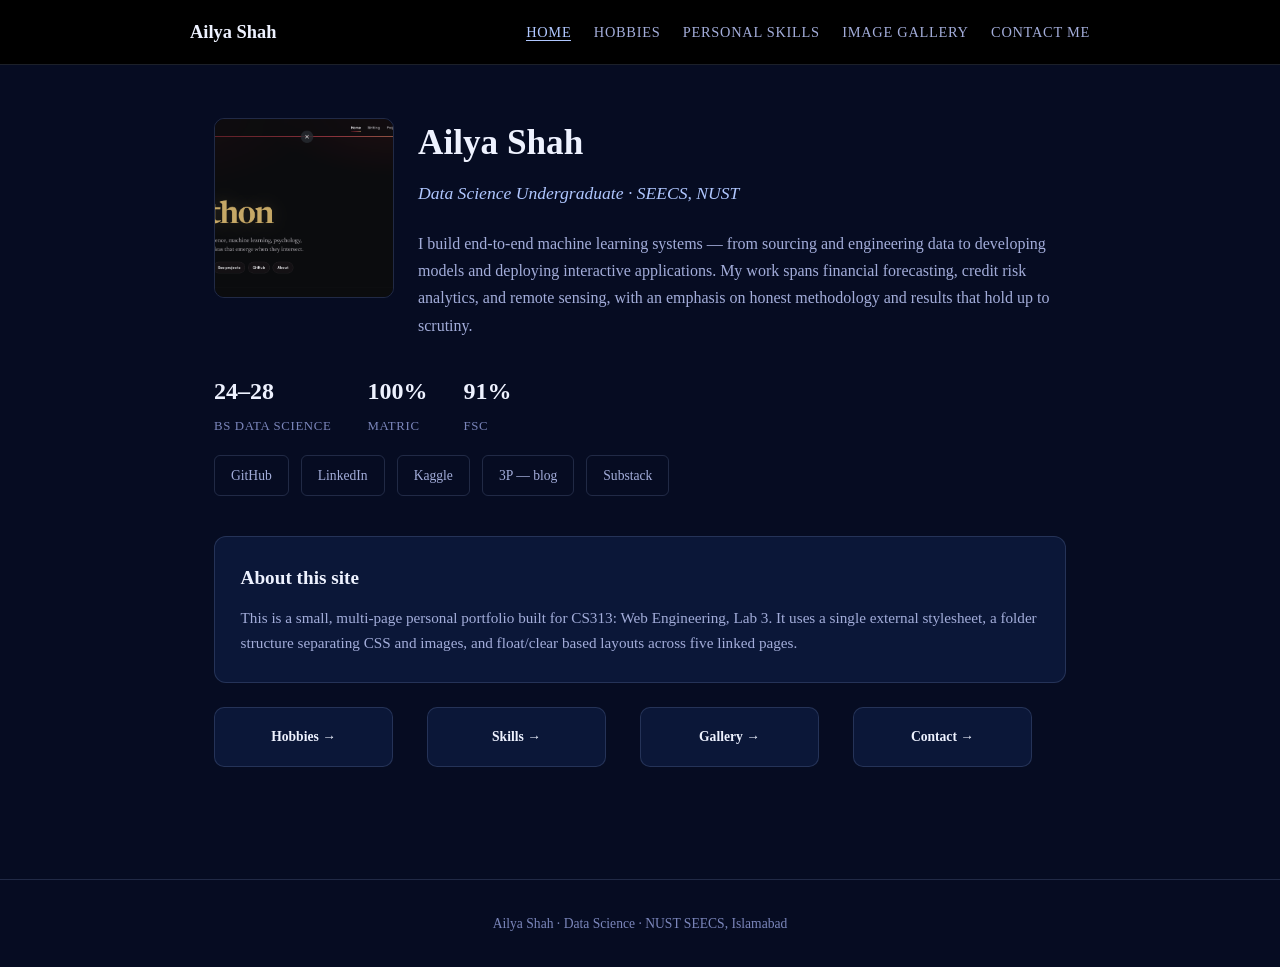
==== index.html @ cf390185 "adding css styling" ====
<!DOCTYPE html>
<html lang="en">
<head>
<meta charset="UTF-8" />
<meta name="viewport" content="width=device-width, initial-scale=1.0" />
<title>Ailya Shah — Home</title>
<link rel="stylesheet" href="css/style.css" />
</head>
<body>

<header class="site-header">
  <nav class="clearfix">
    <span class="brand">Ailya Shah</span>
    <ul>
      <li><a class="active" href="index.html">Home</a></li>
      <li><a href="hobbies.html">Hobbies</a></li>
      <li><a href="skills.html">Personal Skills</a></li>
      <li><a href="gallery.html">Image Gallery</a></li>
      <li><a href="contact.html">Contact Me</a></li>
    </ul>
  </nav>
</header>

<main>
  <section class="hero clearfix">
    <img class="profile-photo" src="images/3p-blog.png" alt="Ailya Shah" />
    <h1>Ailya Shah</h1>
    <p class="role">Data Science Undergraduate · SEECS, NUST</p>
    <p class="lede">
      I build end-to-end machine learning systems — from sourcing and engineering data
      to developing models and deploying interactive applications. My work spans
      financial forecasting, credit risk analytics, and remote sensing, with an
      emphasis on honest methodology and results that hold up to scrutiny.
    </p>

    <div class="stats">
      <div class="stat"><b>24–28</b><span>BS Data Science</span></div>
      <div class="stat"><b>100%</b><span>Matric</span></div>
      <div class="stat"><b>91%</b><span>FSc</span></div>
    </div>

    <div class="links">
      <a href="https://github.com/Ailya-Shah" target="_blank" rel="noopener">GitHub</a>
      <a href="https://www.linkedin.com/in/ailya-shah-52381a320" target="_blank" rel="noopener">LinkedIn</a>
      <a href="https://www.kaggle.com/ailyazainab" target="_blank" rel="noopener">Kaggle</a>
      <a href="https://ailya-shah.github.io/3P" target="_blank" rel="noopener">3P — blog</a>
      <a href="https://substack.com/@ailyaa" target="_blank" rel="noopener">Substack</a>
    </div>
  </section>

  <div class="panel">
    <h2>About this site</h2>
    <p>
      This is a small, multi-page personal portfolio built for CS313: Web Engineering,
      Lab 3. It uses a single external stylesheet, a folder structure separating
      CSS and images, and float/clear based layouts across five linked pages.
    </p>
  </div>

  <div class="quicklinks clearfix">
    <a href="hobbies.html">Hobbies →</a>
    <a href="skills.html">Skills →</a>
    <a href="gallery.html">Gallery →</a>
    <a href="contact.html">Contact →</a>
  </div>
</main>

<footer>
  Ailya Shah · Data Science · NUST SEECS, Islamabad
</footer>

</body>
</html>
---- css/style.css ----
/* =========================================================
   CS313 - Web Engineering - Lab 3
   Ailya Shah - Personal Portfolio II
   Single external stylesheet for all 5 pages.
   ========================================================= */

* {
  box-sizing: border-box;
  margin: 0;
  padding: 0;
}

body {
  font-family: Georgia, 'Times New Roman', serif;
  background-color: #060c22;
  color: #c6cdec;
  line-height: 1.7;
}

a {
  color: #b0c7ff;
  text-decoration: none;
}

a:hover {
  color: #ffffff;
}

/* ===== Clearfix helper (used wherever floats are involved) ===== */
.clearfix::after {
  content: "";
  display: table;
  clear: both;
}

/* ===== Header / Navigation ===== */
header.site-header {
  background: #000000;
  border-bottom: 1px solid rgba(176, 199, 255, 0.16);
  padding: 1rem 1.5rem;
}

nav {
  max-width: 900px;
  margin: 0 auto;
}

nav .brand {
  font-size: 1.15rem;
  font-weight: bold;
  color: #eef2ff;
  float: left;
  line-height: 2rem;
}

/* Horizontal nav menu built with float + clear, as required by the lab */
nav ul {
  list-style: none;
  float: right;
}

nav ul li {
  float: left;
  margin-left: 1.4rem;
}

nav ul li a {
  font-size: 0.9rem;
  text-transform: uppercase;
  letter-spacing: 0.05em;
  color: #a3adda;
  line-height: 2rem;
}

nav ul li a.active {
  color: #b0c7ff;
  border-bottom: 1px solid #b0c7ff;
}

/* clear the float so the header doesn't collapse */
nav::after {
  content: "";
  display: table;
  clear: both;
}

/* ===== Page layout ===== */
main {
  max-width: 900px;
  margin: 0 auto;
  padding: 3rem 1.5rem 4rem;
}

h1 {
  color: #eef2ff;
  font-size: 2.2rem;
  margin-bottom: 0.4rem;
}

.sub {
  color: #7b86bb;
  margin-bottom: 2.2rem;
  font-size: 0.95rem;
}

footer {
  text-align: center;
  padding: 2rem 1rem;
  color: #7b86bb;
  font-size: 0.85rem;
  border-top: 1px solid rgba(176, 199, 255, 0.16);
  margin-top: 3rem;
}

/* ===== Home page: profile photo floated beside bio text ===== */
.hero .role {
  color: #b0c7ff;
  font-style: italic;
  font-size: 1.1rem;
  margin-bottom: 1.3rem;
}

.profile-photo {
  float: left;
  width: 180px;
  height: 180px;
  object-fit: cover;
  border-radius: 10px;
  border: 1px solid rgba(176, 199, 255, 0.16);
  margin: 0.3rem 1.5rem 1rem 0;
}

.hero p.lede {
  color: #a3adda;
  margin-bottom: 1.5rem;
}

/* stop following content from wrapping around the floated photo */
.stats {
  clear: left;
  padding-top: 0.5rem;
}

.stats .stat {
  display: inline-block;
  margin-right: 2rem;
  margin-bottom: 1rem;
}

.stat b {
  display: block;
  font-size: 1.5rem;
  color: #eef2ff;
}

.stat span {
  font-size: 0.8rem;
  color: #7b86bb;
  text-transform: uppercase;
  letter-spacing: 0.05em;
}

.links a {
  display: inline-block;
  border: 1px solid rgba(176, 199, 255, 0.16);
  padding: 0.5rem 1rem;
  border-radius: 6px;
  font-size: 0.85rem;
  color: #a3adda;
  margin: 0 0.5rem 0.5rem 0;
}

.links a:hover {
  border-color: #b0c7ff;
  color: #b0c7ff;
}

.panel {
  clear: both;
  background: #0b1738;
  border: 1px solid rgba(176, 199, 255, 0.16);
  border-radius: 12px;
  padding: 1.6rem;
  margin: 2rem 0 1.5rem;
}

.panel h2 {
  color: #eef2ff;
  font-size: 1.2rem;
  margin-bottom: 0.6rem;
}

.panel p {
  color: #a3adda;
  font-size: 0.95rem;
}

.quicklinks {
  clear: both;
}

.quicklinks a {
  display: block;
  float: left;
  width: 21%;
  margin-right: 4%;
  background: #0b1738;
  border: 1px solid rgba(176, 199, 255, 0.16);
  border-radius: 10px;
  padding: 1.1rem 0.6rem;
  color: #eef2ff;
  font-weight: bold;
  text-align: center;
  font-size: 0.85rem;
}

.quicklinks a:last-child {
  margin-right: 0;
}

.quicklinks a:hover {
  border-color: #b0c7ff;
  color: #b0c7ff;
}

/* ===== Hobbies page: floated cards, two per row ===== */
.hobby-card {
  float: left;
  width: 47%;
  margin: 0 3% 1.5rem 0;
  background: #0b1738;
  border: 1px solid rgba(176, 199, 255, 0.16);
  border-top: 3px solid #b0c7ff;
  border-radius: 12px;
  padding: 1.4rem;
}

.hobby-card:nth-child(even) {
  margin-right: 0;
}

.hobby-card h2 {
  color: #eef2ff;
  font-size: 1.15rem;
  margin-bottom: 0.5rem;
}

.hobby-card p {
  color: #a3adda;
  font-size: 0.92rem;
}

/* ===== Skills page ===== */
.skill-card {
  float: left;
  width: 31%;
  margin: 0 3.5% 1.5rem 0;
  background: #0b1738;
  border: 1px solid rgba(176, 199, 255, 0.16);
  border-top: 3px solid #b0c7ff;
  border-radius: 12px;
  padding: 1.4rem;
}

.skill-card:last-child {
  margin-right: 0;
}

.skill-card.fluent { border-top-color: #74e0ff; }
.skill-card.working { border-top-color: #f4c56a; }
.skill-card.exploring { border-top-color: #c3a4ff; }

.skill-card h2 {
  color: #eef2ff;
  font-size: 1.05rem;
  margin-bottom: 0.7rem;
  text-transform: uppercase;
  letter-spacing: 0.05em;
}

.skill-card ul {
  list-style: none;
}

.skill-card li {
  color: #a3adda;
  font-size: 0.9rem;
  padding: 0.2rem 0;
}

.skill-card li::before {
  content: "\2014 ";
  color: #7b86bb;
}

.lang-panel {
  clear: both;
  background: #0b1738;
  border: 1px solid rgba(176, 199, 255, 0.16);
  border-radius: 12px;
  padding: 1.5rem;
}

.lang-panel h2 {
  color: #eef2ff;
  font-size: 1.1rem;
  margin-bottom: 0.8rem;
}

.lang-panel li {
  display: inline-block;
  color: #a3adda;
  font-size: 0.9rem;
  border: 1px solid rgba(176, 199, 255, 0.16);
  border-radius: 999px;
  padding: 0.35rem 0.9rem;
  margin: 0 0.5rem 0.5rem 0;
  list-style: none;
}

/* ===== Gallery page: images floated into a grid ===== */
.gallery-item {
  float: left;
  width: 31%;
  margin: 0 3.5% 1.6rem 0;
  background: #0b1738;
  border: 1px solid rgba(176, 199, 255, 0.16);
  border-radius: 12px;
  overflow: hidden;
}

.gallery-item:nth-child(3n) {
  margin-right: 0;
}

.gallery-item img {
  width: 100%;
  display: block;
  height: 150px;
  object-fit: cover;
  object-position: top;
}

.gallery-item .caption {
  padding: 0.9rem 1rem;
}

.gallery-item .title {
  color: #eef2ff;
  font-weight: bold;
  font-size: 0.92rem;
  margin-bottom: 0.25rem;
}

.gallery-item .desc {
  color: #a3adda;
  font-size: 0.8rem;
}

/* ===== Contact page ===== */
.contact-panel {
  background: #0b1738;
  border: 1px solid rgba(176, 199, 255, 0.16);
  border-radius: 12px;
  padding: 1.8rem;
  margin-bottom: 1.6rem;
}

.contact-panel .label {
  color: #7b86bb;
  font-size: 0.78rem;
  text-transform: uppercase;
  letter-spacing: 0.08em;
  margin-bottom: 0.3rem;
}

.contact-panel .email {
  color: #eef2ff;
  font-size: 1.2rem;
  font-weight: bold;
}

.social-list {
  list-style: none;
}

.social-list li {
  background: #0b1738;
  border: 1px solid rgba(176, 199, 255, 0.16);
  border-radius: 10px;
  padding: 0.9rem 1.2rem;
  margin-bottom: 0.7rem;
}

.social-list li::after {
  content: "";
  display: table;
  clear: both;
}

.social-list li a {
  float: left;
  color: #eef2ff;
  font-weight: bold;
}

.social-list li a:hover {
  color: #b0c7ff;
}

.social-list li span.tag {
  float: right;
  color: #7b86bb;
  font-size: 0.8rem;
}

/* ===== Responsive fallback: stack floats on small screens ===== */
@media (max-width: 640px) {
  .profile-photo,
  .hobby-card,
  .skill-card,
  .gallery-item,
  .quicklinks a {
    float: none;
    width: 100%;
    margin-right: 0;
  }
  nav .brand,
  nav ul {
    float: none;
    display: block;
  }
  nav ul li {
    float: left;
    margin: 0 1rem 0.5rem 0;
  }
}
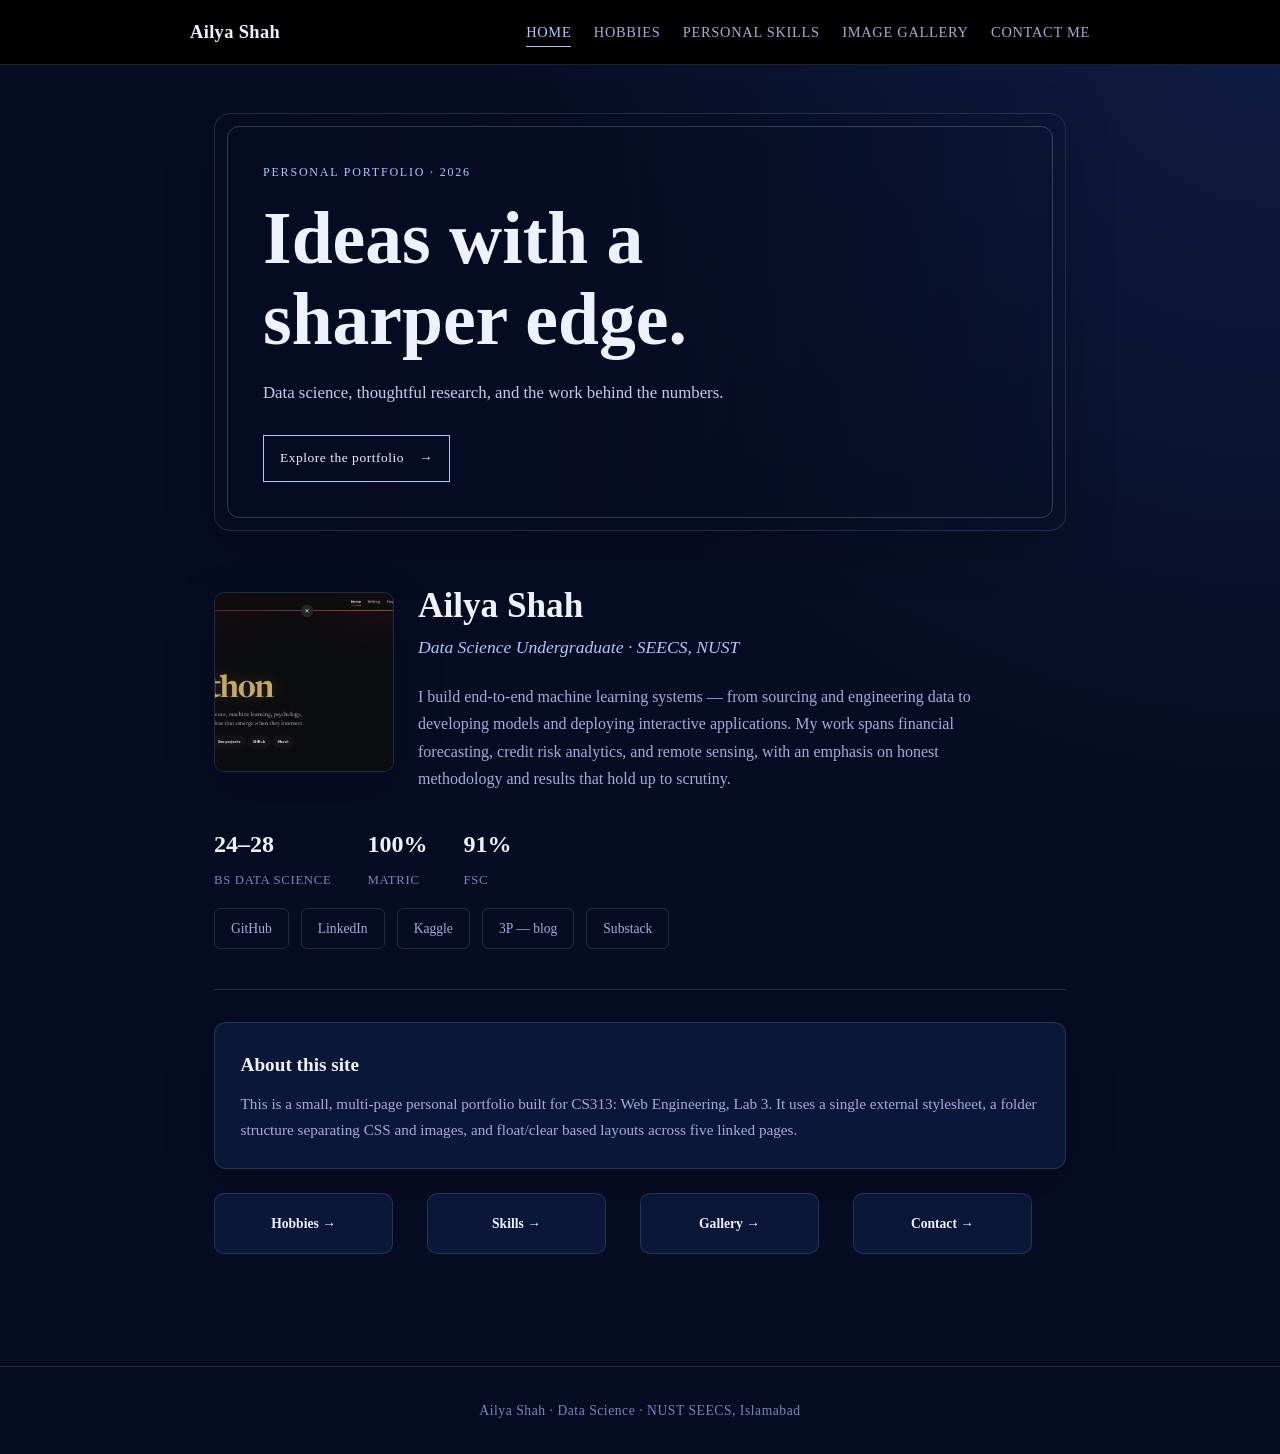
==== commit befba123: "enhance css" ====
--- a/index.html
+++ b/index.html
@@ -22,6 +22,15 @@
 </header>
 
 <main>
+  <section class="castle-hero" aria-label="Gothic castle introduction">
+    <div class="castle-hero-content">
+      <p class="eyebrow">Personal portfolio · 2026</p>
+      <h1>Ideas with a sharper edge.</h1>
+      <p>Data science, thoughtful research, and the work behind the numbers.</p>
+      <a class="hero-cta" href="#about">Explore the portfolio <span aria-hidden="true">&#8594;</span></a>
+    </div>
+  </section>
+
   <section class="hero clearfix">
     <img class="profile-photo" src="images/3p-blog.png" alt="Ailya Shah" />
     <h1>Ailya Shah</h1>
@@ -48,7 +57,7 @@
     </div>
   </section>
 
-  <div class="panel">
+  <div class="panel" id="about">
     <h2>About this site</h2>
     <p>
       This is a small, multi-page personal portfolio built for CS313: Web Engineering,
--- a/css/style.css
+++ b/css/style.css
@@ -1,3 +1,195 @@
+/* =========================================================
+   CS313 - Web Engineering - Lab 3
+   Ailya Shah - Personal Portfolio II
+   Single external stylesheet for all 5 pages.
+   ========================================================= */
+
+:root {
+  --ink: #060c22;
+  --ink-deep: #000000;
+  --panel: #0b1738;
+  --text: #c6cdec;
+  --muted: #7b86bb;
+  --soft: #a3adda;
+  --bright: #eef2ff;
+  --accent: #b0c7ff;
+  --line: rgba(176, 199, 255, 0.16);
+  --shadow: 0 18px 50px rgba(0, 0, 0, 0.22);
+}
+
+* {
+  box-sizing: border-box;
+  margin: 0;
+  padding: 0;
+}
+
+html { scroll-behavior: smooth; }
+
+body {
+  font-family: Georgia, 'Times New Roman', serif;
+  background: radial-gradient(circle at top right, #101c43 0, var(--ink) 42%);
+  color: var(--text);
+  line-height: 1.7;
+}
+
+a { color: var(--accent); text-decoration: none; }
+a:hover { color: #ffffff; }
+
+.clearfix::after { content: ""; display: table; clear: both; }
+
+header.site-header {
+  background: rgba(0, 0, 0, 0.9);
+  border-bottom: 1px solid var(--line);
+  padding: 1.15rem 1.5rem;
+  position: sticky;
+  top: 0;
+  z-index: 10;
+}
+
+nav { max-width: 1080px; margin: 0 auto; }
+
+nav .brand {
+  color: var(--bright);
+  float: left;
+  font-size: 1.15rem;
+  font-weight: bold;
+  letter-spacing: 0.02em;
+  line-height: 2rem;
+}
+
+nav ul { list-style: none; float: right; }
+nav ul li { float: left; margin-left: 1.5rem; }
+nav ul li a {
+  color: var(--soft);
+  font-size: 0.8rem;
+  letter-spacing: 0.08em;
+  line-height: 2rem;
+  text-transform: uppercase;
+  transition: color 160ms ease;
+}
+nav ul li a.active { color: var(--accent); border-bottom: 1px solid var(--accent); padding-bottom: 0.35rem; }
+
+main { max-width: 1080px; margin: 0 auto; padding: 3.5rem 1.5rem 4.5rem; }
+h1 { color: var(--bright); font-size: clamp(2rem, 5vw, 3.25rem); line-height: 1.1; margin-bottom: 0.55rem; }
+.sub { color: var(--muted); font-size: 0.95rem; margin-bottom: 2.5rem; }
+
+footer {
+  border-top: 1px solid var(--line);
+  color: var(--muted);
+  font-size: 0.8rem;
+  letter-spacing: 0.04em;
+  margin-top: 3rem;
+  padding: 2rem 1rem;
+  text-align: center;
+}
+
+/* The remote Unsplash image gives the landing page a strong first impression. */
+.castle-hero {
+  align-items: flex-end;
+  background: linear-gradient(90deg, rgba(6, 12, 34, 0.92) 0%, rgba(6, 12, 34, 0.58) 47%, rgba(6, 12, 34, 0.18) 100%), url("https://images.unsplash.com/photo-1520637836862-4d197d17c46a?auto=format&fit=crop&w=1800&q=85") center/cover;
+  border: 1px solid var(--line);
+  border-radius: 16px;
+  display: flex;
+  min-height: 390px;
+  overflow: hidden;
+  padding: 3rem;
+  position: relative;
+  box-shadow: var(--shadow);
+}
+.castle-hero::after { border: 1px solid rgba(238, 242, 255, 0.2); border-radius: 12px; content: ""; inset: 12px; pointer-events: none; position: absolute; }
+.castle-hero-content { max-width: 520px; position: relative; z-index: 1; }
+.eyebrow { color: var(--accent); font-size: 0.75rem; letter-spacing: 0.15em; margin-bottom: 1rem; text-transform: uppercase; }
+.castle-hero h1 { font-size: clamp(2.35rem, 6vw, 4.6rem); max-width: 520px; }
+.castle-hero p:not(.eyebrow) { color: var(--text); font-size: 1.05rem; margin: 1.2rem 0 1.7rem; }
+.hero-cta { border: 1px solid var(--accent); color: var(--bright); display: inline-block; font-size: 0.84rem; letter-spacing: 0.04em; padding: 0.7rem 1rem; transition: background 160ms ease, color 160ms ease; }
+.hero-cta span { margin-left: 0.7rem; }
+.hero-cta:hover { background: var(--accent); color: var(--ink); }
+
+.hero { border-bottom: 1px solid var(--line); margin-top: 3.5rem; padding-bottom: 2rem; }
+.hero .role { color: var(--accent); font-size: 1.1rem; font-style: italic; margin-bottom: 1.3rem; }
+.profile-photo { border: 1px solid var(--line); border-radius: 12px; box-shadow: var(--shadow); float: left; height: 180px; margin: 0.3rem 1.7rem 1rem 0; object-fit: cover; width: 180px; }
+.hero p.lede { color: var(--soft); margin-bottom: 1.5rem; max-width: 780px; }
+.stats { clear: left; padding-top: 0.5rem; }
+.stats .stat { display: inline-block; margin-bottom: 1rem; margin-right: 2.5rem; }
+.stat b { color: var(--bright); display: block; font-size: 1.55rem; }
+.stat span { color: var(--muted); font-size: 0.76rem; letter-spacing: 0.05em; text-transform: uppercase; }
+.links a { border: 1px solid var(--line); display: inline-block; font-size: 0.84rem; margin: 0 0.5rem 0.5rem 0; padding: 0.5rem 1rem; transition: border-color 160ms ease, color 160ms ease; }
+.links a:hover { border-color: var(--accent); color: var(--accent); }
+
+.panel, .contact-panel, .lang-panel {
+  background: linear-gradient(135deg, rgba(11, 23, 56, 0.98), rgba(11, 23, 56, 0.78));
+  border: 1px solid var(--line);
+  border-radius: 12px;
+  box-shadow: var(--shadow);
+}
+.panel { clear: both; margin: 2.5rem 0 1.7rem; padding: 1.7rem; }
+.panel h2, .lang-panel h2 { color: var(--bright); font-size: 1.2rem; margin-bottom: 0.6rem; }
+.panel p, .hobby-card p { color: var(--soft); font-size: 0.95rem; }
+
+.quicklinks { clear: both; }
+.quicklinks a { background: var(--panel); border: 1px solid var(--line); border-radius: 8px; color: var(--bright); display: block; float: left; font-size: 0.85rem; font-weight: bold; margin-right: 2.66%; padding: 1.1rem 0.6rem; text-align: center; width: 23%; }
+.quicklinks a:last-child { margin-right: 0; }
+.quicklinks a:hover { border-color: var(--accent); color: var(--accent); }
+
+.hobby-card, .skill-card { background: var(--panel); border: 1px solid var(--line); border-radius: 10px; box-shadow: var(--shadow); float: left; padding: 1.5rem; }
+.hobby-card { border-top: 3px solid var(--accent); margin: 0 3% 1.5rem 0; width: 47%; }
+.hobby-card:nth-child(even) { margin-right: 0; }
+.hobby-card h2, .skill-card h2 { color: var(--bright); font-size: 1.15rem; margin-bottom: 0.5rem; }
+
+.skill-card { border-top: 3px solid var(--accent); margin: 0 3.5% 1.5rem 0; width: 31%; }
+.skill-card:last-child { margin-right: 0; }
+.skill-card.fluent { border-top-color: #74e0ff; }
+.skill-card.working { border-top-color: #f4c56a; }
+.skill-card.exploring { border-top-color: #c3a4ff; }
+.skill-card h2 { font-size: 1.05rem; letter-spacing: 0.05em; text-transform: uppercase; }
+.skill-card ul { list-style: none; }
+.skill-card li { color: var(--soft); font-size: 0.9rem; padding: 0.2rem 0; }
+.skill-card li::before { color: var(--muted); content: "\2014 "; }
+.lang-panel { clear: both; padding: 1.5rem; }
+.lang-panel li { border: 1px solid var(--line); border-radius: 999px; color: var(--soft); display: inline-block; font-size: 0.9rem; list-style: none; margin: 0 0.5rem 0.5rem 0; padding: 0.35rem 0.9rem; }
+
+.gallery-item { background: var(--panel); border: 1px solid var(--line); border-radius: 10px; box-shadow: var(--shadow); float: left; margin: 0 3.5% 1.6rem 0; overflow: hidden; width: 31%; }
+.gallery-item:nth-child(3n) { margin-right: 0; }
+.gallery-item img { display: block; height: 170px; object-fit: cover; object-position: top; width: 100%; }
+.gallery-item .caption { padding: 0.9rem 1rem; }
+.gallery-item .title { color: var(--bright); font-size: 0.92rem; font-weight: bold; margin-bottom: 0.25rem; }
+.gallery-item .desc { color: var(--soft); font-size: 0.8rem; }
+
+.contact-panel { margin-bottom: 1.6rem; padding: 1.8rem; }
+.contact-panel .label { color: var(--muted); font-size: 0.78rem; letter-spacing: 0.08em; margin-bottom: 0.3rem; text-transform: uppercase; }
+.contact-panel .email { color: var(--bright); font-size: 1.2rem; font-weight: bold; }
+.social-list { list-style: none; }
+.social-list li { background: var(--panel); border: 1px solid var(--line); border-radius: 8px; margin-bottom: 0.7rem; padding: 0.9rem 1.2rem; }
+.social-list li::after { clear: both; content: ""; display: table; }
+.social-list li a { color: var(--bright); float: left; font-weight: bold; }
+.social-list li a:hover { color: var(--accent); }
+.social-list li span.tag { color: var(--muted); float: right; font-size: 0.8rem; }
+
+@media (max-width: 760px) {
+  nav .brand, nav ul { float: none; }
+  nav ul { margin-top: 0.7rem; }
+  nav ul li { margin: 0 1rem 0.45rem 0; }
+  .castle-hero { min-height: 420px; padding: 2rem; }
+  .quicklinks a { margin-right: 2%; width: 49%; }
+  .quicklinks a:nth-child(2n) { margin-right: 0; }
+  .skill-card { margin-right: 2%; width: 49%; }
+  .skill-card:nth-child(2) { margin-right: 0; }
+  .skill-card:last-child { clear: both; float: none; width: 100%; }
+  .gallery-item { margin-right: 2%; width: 49%; }
+  .gallery-item:nth-child(3n) { margin-right: 2%; }
+  .gallery-item:nth-child(2n) { margin-right: 0; }
+}
+
+@media (max-width: 560px) {
+  main { padding-top: 2.5rem; }
+  .castle-hero { min-height: 460px; padding: 1.5rem; }
+  .profile-photo, .hobby-card, .skill-card, .gallery-item, .quicklinks a { float: none; margin-right: 0; width: 100%; }
+  .profile-photo { display: block; margin-bottom: 1.4rem; }
+  .quicklinks a { margin-bottom: 0.7rem; }
+  .skill-card { margin-bottom: 1rem; }
+  .gallery-item, .gallery-item:nth-child(3n) { margin-bottom: 1rem; margin-right: 0; }
+  .social-list li span.tag { display: block; float: none; margin-top: 0.25rem; }
+}
 /* =========================================================
    CS313 - Web Engineering - Lab 3
    Ailya Shah - Personal Portfolio II
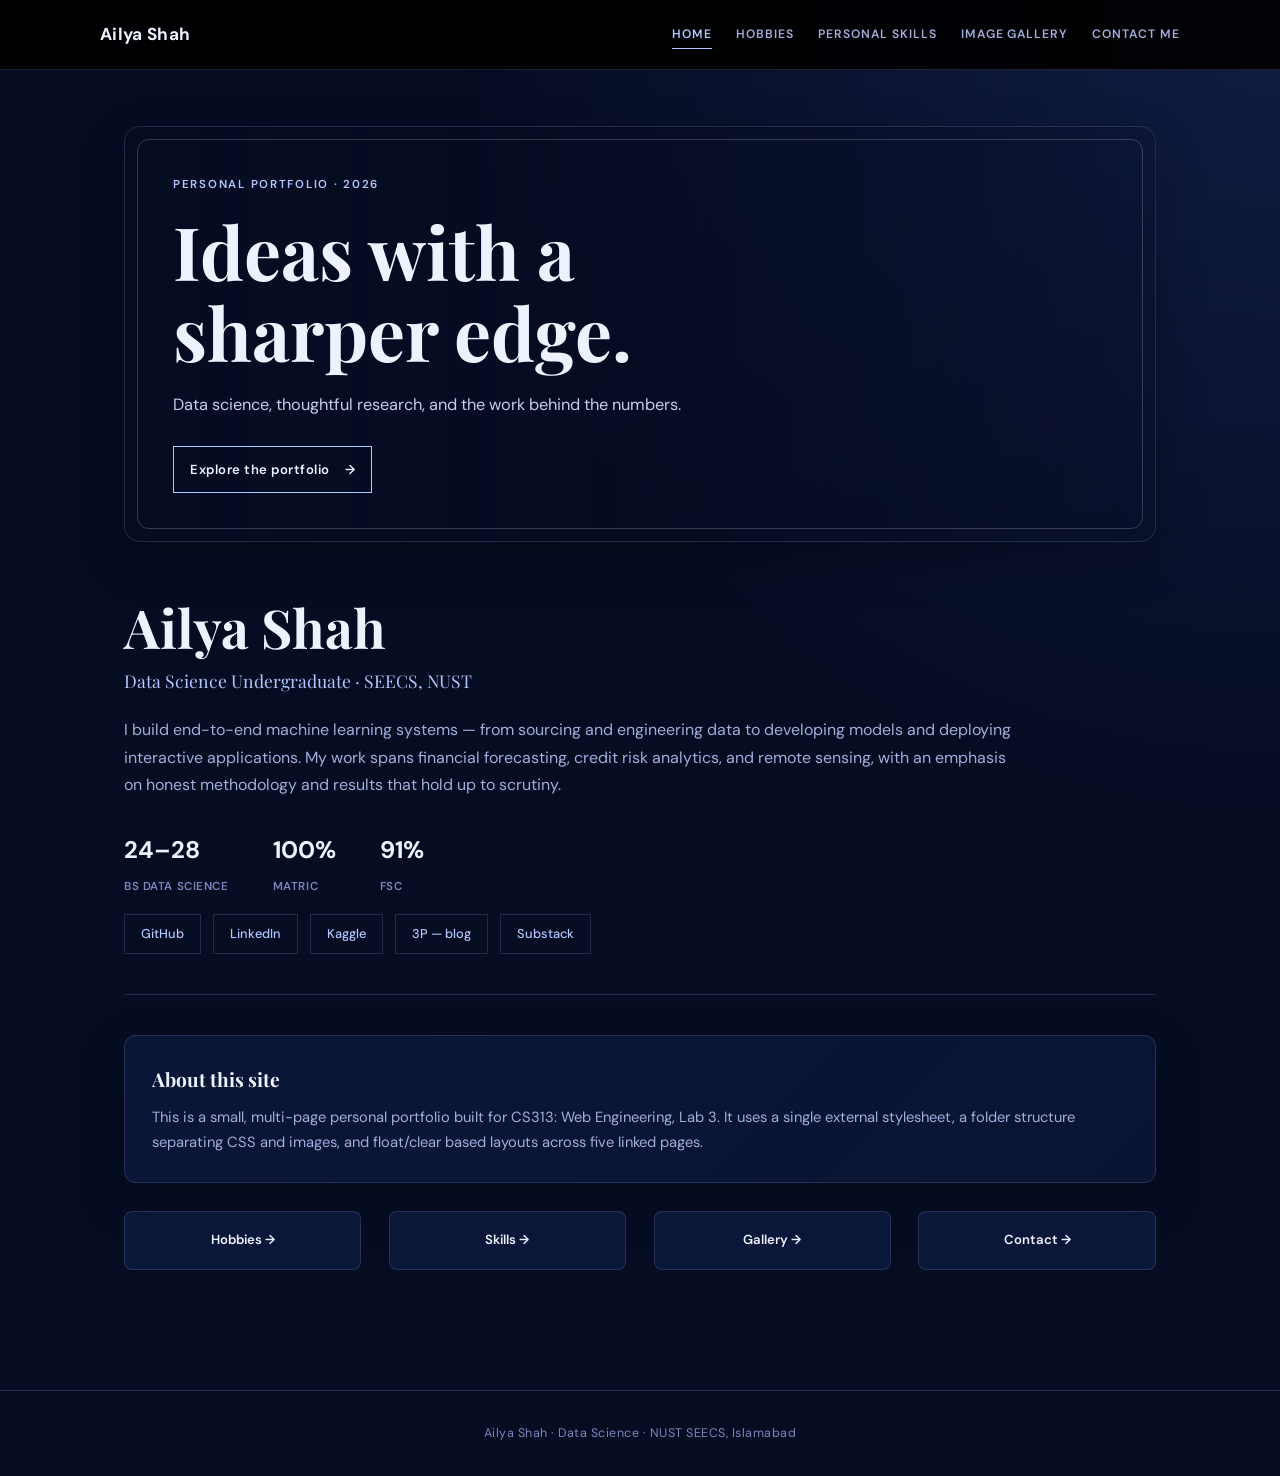
==== commit 8515db1e: "improve readability of text on home" ====
--- a/index.html
+++ b/index.html
@@ -32,7 +32,6 @@
   </section>
 
   <section class="hero clearfix">
-    <img class="profile-photo" src="images/3p-blog.png" alt="Ailya Shah" />
     <h1>Ailya Shah</h1>
     <p class="role">Data Science Undergraduate · SEECS, NUST</p>
     <p class="lede">
--- a/css/style.css
+++ b/css/style.css
@@ -1,12 +1,7 @@
-/* =========================================================
-   CS313 - Web Engineering - Lab 3
-   Ailya Shah - Personal Portfolio II
-   Single external stylesheet for all 5 pages.
-   ========================================================= */
+@import url('https://fonts.googleapis.com/css2?family=DM+Sans:wght@400;500;600;700&family=Playfair+Display:wght@600;700&display=swap');
 
 :root {
   --ink: #060c22;
-  --ink-deep: #000000;
   --panel: #0b1738;
   --text: #c6cdec;
   --muted: #7b86bb;
@@ -17,153 +12,106 @@
   --shadow: 0 18px 50px rgba(0, 0, 0, 0.22);
 }
 
-* {
-  box-sizing: border-box;
-  margin: 0;
-  padding: 0;
-}
-
+* { box-sizing: border-box; margin: 0; padding: 0; }
 html { scroll-behavior: smooth; }
 
 body {
-  font-family: Georgia, 'Times New Roman', serif;
   background: radial-gradient(circle at top right, #101c43 0, var(--ink) 42%);
   color: var(--text);
+  font-family: 'DM Sans', 'Segoe UI', sans-serif;
   line-height: 1.7;
 }
 
 a { color: var(--accent); text-decoration: none; }
 a:hover { color: #ffffff; }
-
-.clearfix::after { content: ""; display: table; clear: both; }
+.clearfix::after { clear: both; content: ""; display: table; }
 
 header.site-header {
-  background: rgba(0, 0, 0, 0.9);
+  background: rgba(0, 0, 0, 0.92);
   border-bottom: 1px solid var(--line);
   padding: 1.15rem 1.5rem;
   position: sticky;
   top: 0;
   z-index: 10;
 }
+nav { margin: 0 auto; max-width: 1080px; }
+nav .brand { color: var(--bright); float: left; font-size: 1.08rem; font-weight: 700; letter-spacing: 0.02em; line-height: 2rem; }
+nav ul { float: right; list-style: none; }
+nav ul li { float: left; margin-left: 1.5rem; }
+nav ul li a { color: var(--soft); font-size: 0.76rem; font-weight: 600; letter-spacing: 0.08em; line-height: 2rem; text-transform: uppercase; }
+nav ul li a.active { border-bottom: 1px solid var(--accent); color: var(--accent); padding-bottom: 0.35rem; }
 
-nav { max-width: 1080px; margin: 0 auto; }
+main { margin: 0 auto; max-width: 1080px; padding: 3.5rem 1.5rem 4.5rem; }
+h1, h2, .castle-hero h1 { font-family: 'Playfair Display', Georgia, serif; }
+h1 { color: var(--bright); font-size: clamp(2.1rem, 5vw, 3.35rem); line-height: 1.1; margin-bottom: 0.55rem; }
+.sub { color: var(--muted); font-size: 0.9rem; margin-bottom: 2.5rem; }
+footer { border-top: 1px solid var(--line); color: var(--muted); font-size: 0.78rem; letter-spacing: 0.04em; margin-top: 3rem; padding: 2rem 1rem; text-align: center; }
 
-nav .brand {
-  color: var(--bright);
-  float: left;
-  font-size: 1.15rem;
-  font-weight: bold;
-  letter-spacing: 0.02em;
-  line-height: 2rem;
-}
-
-nav ul { list-style: none; float: right; }
-nav ul li { float: left; margin-left: 1.5rem; }
-nav ul li a {
-  color: var(--soft);
-  font-size: 0.8rem;
-  letter-spacing: 0.08em;
-  line-height: 2rem;
-  text-transform: uppercase;
-  transition: color 160ms ease;
-}
-nav ul li a.active { color: var(--accent); border-bottom: 1px solid var(--accent); padding-bottom: 0.35rem; }
-
-main { max-width: 1080px; margin: 0 auto; padding: 3.5rem 1.5rem 4.5rem; }
-h1 { color: var(--bright); font-size: clamp(2rem, 5vw, 3.25rem); line-height: 1.1; margin-bottom: 0.55rem; }
-.sub { color: var(--muted); font-size: 0.95rem; margin-bottom: 2.5rem; }
-
-footer {
-  border-top: 1px solid var(--line);
-  color: var(--muted);
-  font-size: 0.8rem;
-  letter-spacing: 0.04em;
-  margin-top: 3rem;
-  padding: 2rem 1rem;
-  text-align: center;
-}
-
-/* The remote Unsplash image gives the landing page a strong first impression. */
-.castle-hero {
-  align-items: flex-end;
-  background: linear-gradient(90deg, rgba(6, 12, 34, 0.92) 0%, rgba(6, 12, 34, 0.58) 47%, rgba(6, 12, 34, 0.18) 100%), url("https://images.unsplash.com/photo-1520637836862-4d197d17c46a?auto=format&fit=crop&w=1800&q=85") center/cover;
-  border: 1px solid var(--line);
-  border-radius: 16px;
-  display: flex;
-  min-height: 390px;
-  overflow: hidden;
-  padding: 3rem;
-  position: relative;
-  box-shadow: var(--shadow);
-}
+.castle-hero { align-items: flex-end; background: linear-gradient(90deg, rgba(6, 12, 34, 0.92), rgba(6, 12, 34, 0.22)), url("https://images.unsplash.com/photo-1520637836862-4d197d17c46a?auto=format&fit=crop&w=1800&q=85") center/cover; border: 1px solid var(--line); border-radius: 16px; box-shadow: var(--shadow); display: flex; min-height: 390px; overflow: hidden; padding: 3rem; position: relative; }
 .castle-hero::after { border: 1px solid rgba(238, 242, 255, 0.2); border-radius: 12px; content: ""; inset: 12px; pointer-events: none; position: absolute; }
 .castle-hero-content { max-width: 520px; position: relative; z-index: 1; }
-.eyebrow { color: var(--accent); font-size: 0.75rem; letter-spacing: 0.15em; margin-bottom: 1rem; text-transform: uppercase; }
+.eyebrow { color: var(--accent); font-size: 0.72rem; font-weight: 600; letter-spacing: 0.15em; margin-bottom: 1rem; text-transform: uppercase; }
 .castle-hero h1 { font-size: clamp(2.35rem, 6vw, 4.6rem); max-width: 520px; }
-.castle-hero p:not(.eyebrow) { color: var(--text); font-size: 1.05rem; margin: 1.2rem 0 1.7rem; }
-.hero-cta { border: 1px solid var(--accent); color: var(--bright); display: inline-block; font-size: 0.84rem; letter-spacing: 0.04em; padding: 0.7rem 1rem; transition: background 160ms ease, color 160ms ease; }
+.castle-hero p:not(.eyebrow) { color: var(--text); font-size: 1.02rem; margin: 1.2rem 0 1.7rem; }
+.hero-cta { border: 1px solid var(--accent); color: var(--bright); display: inline-block; font-size: 0.82rem; font-weight: 600; letter-spacing: 0.04em; padding: 0.7rem 1rem; }
 .hero-cta span { margin-left: 0.7rem; }
 .hero-cta:hover { background: var(--accent); color: var(--ink); }
 
 .hero { border-bottom: 1px solid var(--line); margin-top: 3.5rem; padding-bottom: 2rem; }
-.hero .role { color: var(--accent); font-size: 1.1rem; font-style: italic; margin-bottom: 1.3rem; }
-.profile-photo { border: 1px solid var(--line); border-radius: 12px; box-shadow: var(--shadow); float: left; height: 180px; margin: 0.3rem 1.7rem 1rem 0; object-fit: cover; width: 180px; }
-.hero p.lede { color: var(--soft); margin-bottom: 1.5rem; max-width: 780px; }
-.stats { clear: left; padding-top: 0.5rem; }
+.hero .role { color: var(--accent); font-family: 'Playfair Display', Georgia, serif; font-size: 1.1rem; margin-bottom: 1.3rem; }
+.hero p.lede { color: var(--soft); margin-bottom: 1.5rem; max-width: 900px; }
+.stats { padding-top: 0.5rem; }
 .stats .stat { display: inline-block; margin-bottom: 1rem; margin-right: 2.5rem; }
-.stat b { color: var(--bright); display: block; font-size: 1.55rem; }
-.stat span { color: var(--muted); font-size: 0.76rem; letter-spacing: 0.05em; text-transform: uppercase; }
-.links a { border: 1px solid var(--line); display: inline-block; font-size: 0.84rem; margin: 0 0.5rem 0.5rem 0; padding: 0.5rem 1rem; transition: border-color 160ms ease, color 160ms ease; }
+.stat b { color: var(--bright); display: block; font-size: 1.5rem; }
+.stat span { color: var(--muted); font-size: 0.72rem; font-weight: 600; letter-spacing: 0.05em; text-transform: uppercase; }
+.links a { border: 1px solid var(--line); display: inline-block; font-size: 0.8rem; font-weight: 500; margin: 0 0.5rem 0.5rem 0; padding: 0.5rem 1rem; }
 .links a:hover { border-color: var(--accent); color: var(--accent); }
 
-.panel, .contact-panel, .lang-panel {
-  background: linear-gradient(135deg, rgba(11, 23, 56, 0.98), rgba(11, 23, 56, 0.78));
-  border: 1px solid var(--line);
-  border-radius: 12px;
-  box-shadow: var(--shadow);
-}
+.panel, .contact-panel, .lang-panel { background: linear-gradient(135deg, rgba(11, 23, 56, 0.98), rgba(11, 23, 56, 0.78)); border: 1px solid var(--line); border-radius: 12px; box-shadow: var(--shadow); }
 .panel { clear: both; margin: 2.5rem 0 1.7rem; padding: 1.7rem; }
 .panel h2, .lang-panel h2 { color: var(--bright); font-size: 1.2rem; margin-bottom: 0.6rem; }
-.panel p, .hobby-card p { color: var(--soft); font-size: 0.95rem; }
+.panel p, .hobby-card p { color: var(--soft); font-size: 0.92rem; }
 
 .quicklinks { clear: both; }
-.quicklinks a { background: var(--panel); border: 1px solid var(--line); border-radius: 8px; color: var(--bright); display: block; float: left; font-size: 0.85rem; font-weight: bold; margin-right: 2.66%; padding: 1.1rem 0.6rem; text-align: center; width: 23%; }
+.quicklinks a { background: var(--panel); border: 1px solid var(--line); border-radius: 8px; color: var(--bright); display: block; float: left; font-size: 0.82rem; font-weight: 600; margin-right: 2.66%; padding: 1.1rem 0.6rem; text-align: center; width: 23%; }
 .quicklinks a:last-child { margin-right: 0; }
 .quicklinks a:hover { border-color: var(--accent); color: var(--accent); }
 
-.hobby-card, .skill-card { background: var(--panel); border: 1px solid var(--line); border-radius: 10px; box-shadow: var(--shadow); float: left; padding: 1.5rem; }
-.hobby-card { border-top: 3px solid var(--accent); margin: 0 3% 1.5rem 0; width: 47%; }
+/* Float-based card rows keep the layout aligned for the lab requirement. */
+.hobby-card, .skill-card { background: var(--panel); border: 1px solid var(--line); border-radius: 10px; box-shadow: var(--shadow); float: left; }
+.hobby-card { border-top: 3px solid var(--accent); margin: 0 3% 1.5rem 0; min-height: 205px; padding: 1.6rem; width: 47%; }
 .hobby-card:nth-child(even) { margin-right: 0; }
-.hobby-card h2, .skill-card h2 { color: var(--bright); font-size: 1.15rem; margin-bottom: 0.5rem; }
+.hobby-card h2, .skill-card h2 { color: var(--bright); font-size: 1.15rem; line-height: 1.3; margin-bottom: 0.7rem; }
 
-.skill-card { border-top: 3px solid var(--accent); margin: 0 3.5% 1.5rem 0; width: 31%; }
+.skill-card { border-top: 3px solid var(--accent); margin: 0 3.5% 1.5rem 0; padding: 1.5rem; width: 31%; }
 .skill-card:last-child { margin-right: 0; }
 .skill-card.fluent { border-top-color: #74e0ff; }
 .skill-card.working { border-top-color: #f4c56a; }
 .skill-card.exploring { border-top-color: #c3a4ff; }
-.skill-card h2 { font-size: 1.05rem; letter-spacing: 0.05em; text-transform: uppercase; }
+.skill-card h2 { font-family: 'DM Sans', 'Segoe UI', sans-serif; font-size: 0.85rem; letter-spacing: 0.08em; text-transform: uppercase; }
 .skill-card ul { list-style: none; }
-.skill-card li { color: var(--soft); font-size: 0.9rem; padding: 0.2rem 0; }
+.skill-card li { color: var(--soft); font-size: 0.87rem; padding: 0.2rem 0; }
 .skill-card li::before { color: var(--muted); content: "\2014 "; }
 .lang-panel { clear: both; padding: 1.5rem; }
-.lang-panel li { border: 1px solid var(--line); border-radius: 999px; color: var(--soft); display: inline-block; font-size: 0.9rem; list-style: none; margin: 0 0.5rem 0.5rem 0; padding: 0.35rem 0.9rem; }
+.lang-panel li { border: 1px solid var(--line); border-radius: 999px; color: var(--soft); display: inline-block; font-size: 0.86rem; list-style: none; margin: 0 0.5rem 0.5rem 0; padding: 0.35rem 0.9rem; }
 
-.gallery-item { background: var(--panel); border: 1px solid var(--line); border-radius: 10px; box-shadow: var(--shadow); float: left; margin: 0 3.5% 1.6rem 0; overflow: hidden; width: 31%; }
+.gallery-item { background: var(--panel); border: 1px solid var(--line); border-radius: 10px; box-shadow: var(--shadow); float: left; margin: 0 3.5% 1.6rem 0; min-height: 330px; overflow: hidden; width: 31%; }
 .gallery-item:nth-child(3n) { margin-right: 0; }
-.gallery-item img { display: block; height: 170px; object-fit: cover; object-position: top; width: 100%; }
-.gallery-item .caption { padding: 0.9rem 1rem; }
-.gallery-item .title { color: var(--bright); font-size: 0.92rem; font-weight: bold; margin-bottom: 0.25rem; }
-.gallery-item .desc { color: var(--soft); font-size: 0.8rem; }
+.gallery-item img { display: block; height: 170px; object-fit: cover; object-position: top; transition: transform 220ms ease; width: 100%; }
+.gallery-item:hover img { transform: scale(1.03); }
+.gallery-item .caption { padding: 1rem 1.05rem 1.15rem; }
+.gallery-item .title { color: var(--bright); font-family: 'Playfair Display', Georgia, serif; font-size: 0.98rem; line-height: 1.35; margin-bottom: 0.4rem; }
+.gallery-item .desc { color: var(--soft); font-size: 0.79rem; line-height: 1.55; }
 
 .contact-panel { margin-bottom: 1.6rem; padding: 1.8rem; }
-.contact-panel .label { color: var(--muted); font-size: 0.78rem; letter-spacing: 0.08em; margin-bottom: 0.3rem; text-transform: uppercase; }
-.contact-panel .email { color: var(--bright); font-size: 1.2rem; font-weight: bold; }
+.contact-panel .label { color: var(--muted); font-size: 0.74rem; font-weight: 600; letter-spacing: 0.08em; margin-bottom: 0.3rem; text-transform: uppercase; }
+.contact-panel .email { color: var(--bright); font-size: 1.15rem; font-weight: 700; }
 .social-list { list-style: none; }
 .social-list li { background: var(--panel); border: 1px solid var(--line); border-radius: 8px; margin-bottom: 0.7rem; padding: 0.9rem 1.2rem; }
 .social-list li::after { clear: both; content: ""; display: table; }
-.social-list li a { color: var(--bright); float: left; font-weight: bold; }
+.social-list li a { color: var(--bright); float: left; font-weight: 600; }
 .social-list li a:hover { color: var(--accent); }
-.social-list li span.tag { color: var(--muted); float: right; font-size: 0.8rem; }
+.social-list li span.tag { color: var(--muted); float: right; font-size: 0.78rem; }
 
 @media (max-width: 760px) {
   nav .brand, nav ul { float: none; }
@@ -183,447 +131,9 @@
 @media (max-width: 560px) {
   main { padding-top: 2.5rem; }
   .castle-hero { min-height: 460px; padding: 1.5rem; }
-  .profile-photo, .hobby-card, .skill-card, .gallery-item, .quicklinks a { float: none; margin-right: 0; width: 100%; }
-  .profile-photo { display: block; margin-bottom: 1.4rem; }
+  .hobby-card, .skill-card, .gallery-item, .quicklinks a { float: none; margin-right: 0; width: 100%; }
   .quicklinks a { margin-bottom: 0.7rem; }
-  .skill-card { margin-bottom: 1rem; }
+  .hobby-card, .skill-card { min-height: 0; margin-bottom: 1rem; }
   .gallery-item, .gallery-item:nth-child(3n) { margin-bottom: 1rem; margin-right: 0; }
   .social-list li span.tag { display: block; float: none; margin-top: 0.25rem; }
 }
-/* =========================================================
-   CS313 - Web Engineering - Lab 3
-   Ailya Shah - Personal Portfolio II
-   Single external stylesheet for all 5 pages.
-   ========================================================= */
-
-* {
-  box-sizing: border-box;
-  margin: 0;
-  padding: 0;
-}
-
-body {
-  font-family: Georgia, 'Times New Roman', serif;
-  background-color: #060c22;
-  color: #c6cdec;
-  line-height: 1.7;
-}
-
-a {
-  color: #b0c7ff;
-  text-decoration: none;
-}
-
-a:hover {
-  color: #ffffff;
-}
-
-/* ===== Clearfix helper (used wherever floats are involved) ===== */
-.clearfix::after {
-  content: "";
-  display: table;
-  clear: both;
-}
-
-/* ===== Header / Navigation ===== */
-header.site-header {
-  background: #000000;
-  border-bottom: 1px solid rgba(176, 199, 255, 0.16);
-  padding: 1rem 1.5rem;
-}
-
-nav {
-  max-width: 900px;
-  margin: 0 auto;
-}
-
-nav .brand {
-  font-size: 1.15rem;
-  font-weight: bold;
-  color: #eef2ff;
-  float: left;
-  line-height: 2rem;
-}
-
-/* Horizontal nav menu built with float + clear, as required by the lab */
-nav ul {
-  list-style: none;
-  float: right;
-}
-
-nav ul li {
-  float: left;
-  margin-left: 1.4rem;
-}
-
-nav ul li a {
-  font-size: 0.9rem;
-  text-transform: uppercase;
-  letter-spacing: 0.05em;
-  color: #a3adda;
-  line-height: 2rem;
-}
-
-nav ul li a.active {
-  color: #b0c7ff;
-  border-bottom: 1px solid #b0c7ff;
-}
-
-/* clear the float so the header doesn't collapse */
-nav::after {
-  content: "";
-  display: table;
-  clear: both;
-}
-
-/* ===== Page layout ===== */
-main {
-  max-width: 900px;
-  margin: 0 auto;
-  padding: 3rem 1.5rem 4rem;
-}
-
-h1 {
-  color: #eef2ff;
-  font-size: 2.2rem;
-  margin-bottom: 0.4rem;
-}
-
-.sub {
-  color: #7b86bb;
-  margin-bottom: 2.2rem;
-  font-size: 0.95rem;
-}
-
-footer {
-  text-align: center;
-  padding: 2rem 1rem;
-  color: #7b86bb;
-  font-size: 0.85rem;
-  border-top: 1px solid rgba(176, 199, 255, 0.16);
-  margin-top: 3rem;
-}
-
-/* ===== Home page: profile photo floated beside bio text ===== */
-.hero .role {
-  color: #b0c7ff;
-  font-style: italic;
-  font-size: 1.1rem;
-  margin-bottom: 1.3rem;
-}
-
-.profile-photo {
-  float: left;
-  width: 180px;
-  height: 180px;
-  object-fit: cover;
-  border-radius: 10px;
-  border: 1px solid rgba(176, 199, 255, 0.16);
-  margin: 0.3rem 1.5rem 1rem 0;
-}
-
-.hero p.lede {
-  color: #a3adda;
-  margin-bottom: 1.5rem;
-}
-
-/* stop following content from wrapping around the floated photo */
-.stats {
-  clear: left;
-  padding-top: 0.5rem;
-}
-
-.stats .stat {
-  display: inline-block;
-  margin-right: 2rem;
-  margin-bottom: 1rem;
-}
-
-.stat b {
-  display: block;
-  font-size: 1.5rem;
-  color: #eef2ff;
-}
-
-.stat span {
-  font-size: 0.8rem;
-  color: #7b86bb;
-  text-transform: uppercase;
-  letter-spacing: 0.05em;
-}
-
-.links a {
-  display: inline-block;
-  border: 1px solid rgba(176, 199, 255, 0.16);
-  padding: 0.5rem 1rem;
-  border-radius: 6px;
-  font-size: 0.85rem;
-  color: #a3adda;
-  margin: 0 0.5rem 0.5rem 0;
-}
-
-.links a:hover {
-  border-color: #b0c7ff;
-  color: #b0c7ff;
-}
-
-.panel {
-  clear: both;
-  background: #0b1738;
-  border: 1px solid rgba(176, 199, 255, 0.16);
-  border-radius: 12px;
-  padding: 1.6rem;
-  margin: 2rem 0 1.5rem;
-}
-
-.panel h2 {
-  color: #eef2ff;
-  font-size: 1.2rem;
-  margin-bottom: 0.6rem;
-}
-
-.panel p {
-  color: #a3adda;
-  font-size: 0.95rem;
-}
-
-.quicklinks {
-  clear: both;
-}
-
-.quicklinks a {
-  display: block;
-  float: left;
-  width: 21%;
-  margin-right: 4%;
-  background: #0b1738;
-  border: 1px solid rgba(176, 199, 255, 0.16);
-  border-radius: 10px;
-  padding: 1.1rem 0.6rem;
-  color: #eef2ff;
-  font-weight: bold;
-  text-align: center;
-  font-size: 0.85rem;
-}
-
-.quicklinks a:last-child {
-  margin-right: 0;
-}
-
-.quicklinks a:hover {
-  border-color: #b0c7ff;
-  color: #b0c7ff;
-}
-
-/* ===== Hobbies page: floated cards, two per row ===== */
-.hobby-card {
-  float: left;
-  width: 47%;
-  margin: 0 3% 1.5rem 0;
-  background: #0b1738;
-  border: 1px solid rgba(176, 199, 255, 0.16);
-  border-top: 3px solid #b0c7ff;
-  border-radius: 12px;
-  padding: 1.4rem;
-}
-
-.hobby-card:nth-child(even) {
-  margin-right: 0;
-}
-
-.hobby-card h2 {
-  color: #eef2ff;
-  font-size: 1.15rem;
-  margin-bottom: 0.5rem;
-}
-
-.hobby-card p {
-  color: #a3adda;
-  font-size: 0.92rem;
-}
-
-/* ===== Skills page ===== */
-.skill-card {
-  float: left;
-  width: 31%;
-  margin: 0 3.5% 1.5rem 0;
-  background: #0b1738;
-  border: 1px solid rgba(176, 199, 255, 0.16);
-  border-top: 3px solid #b0c7ff;
-  border-radius: 12px;
-  padding: 1.4rem;
-}
-
-.skill-card:last-child {
-  margin-right: 0;
-}
-
-.skill-card.fluent { border-top-color: #74e0ff; }
-.skill-card.working { border-top-color: #f4c56a; }
-.skill-card.exploring { border-top-color: #c3a4ff; }
-
-.skill-card h2 {
-  color: #eef2ff;
-  font-size: 1.05rem;
-  margin-bottom: 0.7rem;
-  text-transform: uppercase;
-  letter-spacing: 0.05em;
-}
-
-.skill-card ul {
-  list-style: none;
-}
-
-.skill-card li {
-  color: #a3adda;
-  font-size: 0.9rem;
-  padding: 0.2rem 0;
-}
-
-.skill-card li::before {
-  content: "\2014 ";
-  color: #7b86bb;
-}
-
-.lang-panel {
-  clear: both;
-  background: #0b1738;
-  border: 1px solid rgba(176, 199, 255, 0.16);
-  border-radius: 12px;
-  padding: 1.5rem;
-}
-
-.lang-panel h2 {
-  color: #eef2ff;
-  font-size: 1.1rem;
-  margin-bottom: 0.8rem;
-}
-
-.lang-panel li {
-  display: inline-block;
-  color: #a3adda;
-  font-size: 0.9rem;
-  border: 1px solid rgba(176, 199, 255, 0.16);
-  border-radius: 999px;
-  padding: 0.35rem 0.9rem;
-  margin: 0 0.5rem 0.5rem 0;
-  list-style: none;
-}
-
-/* ===== Gallery page: images floated into a grid ===== */
-.gallery-item {
-  float: left;
-  width: 31%;
-  margin: 0 3.5% 1.6rem 0;
-  background: #0b1738;
-  border: 1px solid rgba(176, 199, 255, 0.16);
-  border-radius: 12px;
-  overflow: hidden;
-}
-
-.gallery-item:nth-child(3n) {
-  margin-right: 0;
-}
-
-.gallery-item img {
-  width: 100%;
-  display: block;
-  height: 150px;
-  object-fit: cover;
-  object-position: top;
-}
-
-.gallery-item .caption {
-  padding: 0.9rem 1rem;
-}
-
-.gallery-item .title {
-  color: #eef2ff;
-  font-weight: bold;
-  font-size: 0.92rem;
-  margin-bottom: 0.25rem;
-}
-
-.gallery-item .desc {
-  color: #a3adda;
-  font-size: 0.8rem;
-}
-
-/* ===== Contact page ===== */
-.contact-panel {
-  background: #0b1738;
-  border: 1px solid rgba(176, 199, 255, 0.16);
-  border-radius: 12px;
-  padding: 1.8rem;
-  margin-bottom: 1.6rem;
-}
-
-.contact-panel .label {
-  color: #7b86bb;
-  font-size: 0.78rem;
-  text-transform: uppercase;
-  letter-spacing: 0.08em;
-  margin-bottom: 0.3rem;
-}
-
-.contact-panel .email {
-  color: #eef2ff;
-  font-size: 1.2rem;
-  font-weight: bold;
-}
-
-.social-list {
-  list-style: none;
-}
-
-.social-list li {
-  background: #0b1738;
-  border: 1px solid rgba(176, 199, 255, 0.16);
-  border-radius: 10px;
-  padding: 0.9rem 1.2rem;
-  margin-bottom: 0.7rem;
-}
-
-.social-list li::after {
-  content: "";
-  display: table;
-  clear: both;
-}
-
-.social-list li a {
-  float: left;
-  color: #eef2ff;
-  font-weight: bold;
-}
-
-.social-list li a:hover {
-  color: #b0c7ff;
-}
-
-.social-list li span.tag {
-  float: right;
-  color: #7b86bb;
-  font-size: 0.8rem;
-}
-
-/* ===== Responsive fallback: stack floats on small screens ===== */
-@media (max-width: 640px) {
-  .profile-photo,
-  .hobby-card,
-  .skill-card,
-  .gallery-item,
-  .quicklinks a {
-    float: none;
-    width: 100%;
-    margin-right: 0;
-  }
-  nav .brand,
-  nav ul {
-    float: none;
-    display: block;
-  }
-  nav ul li {
-    float: left;
-    margin: 0 1rem 0.5rem 0;
-  }
-}
